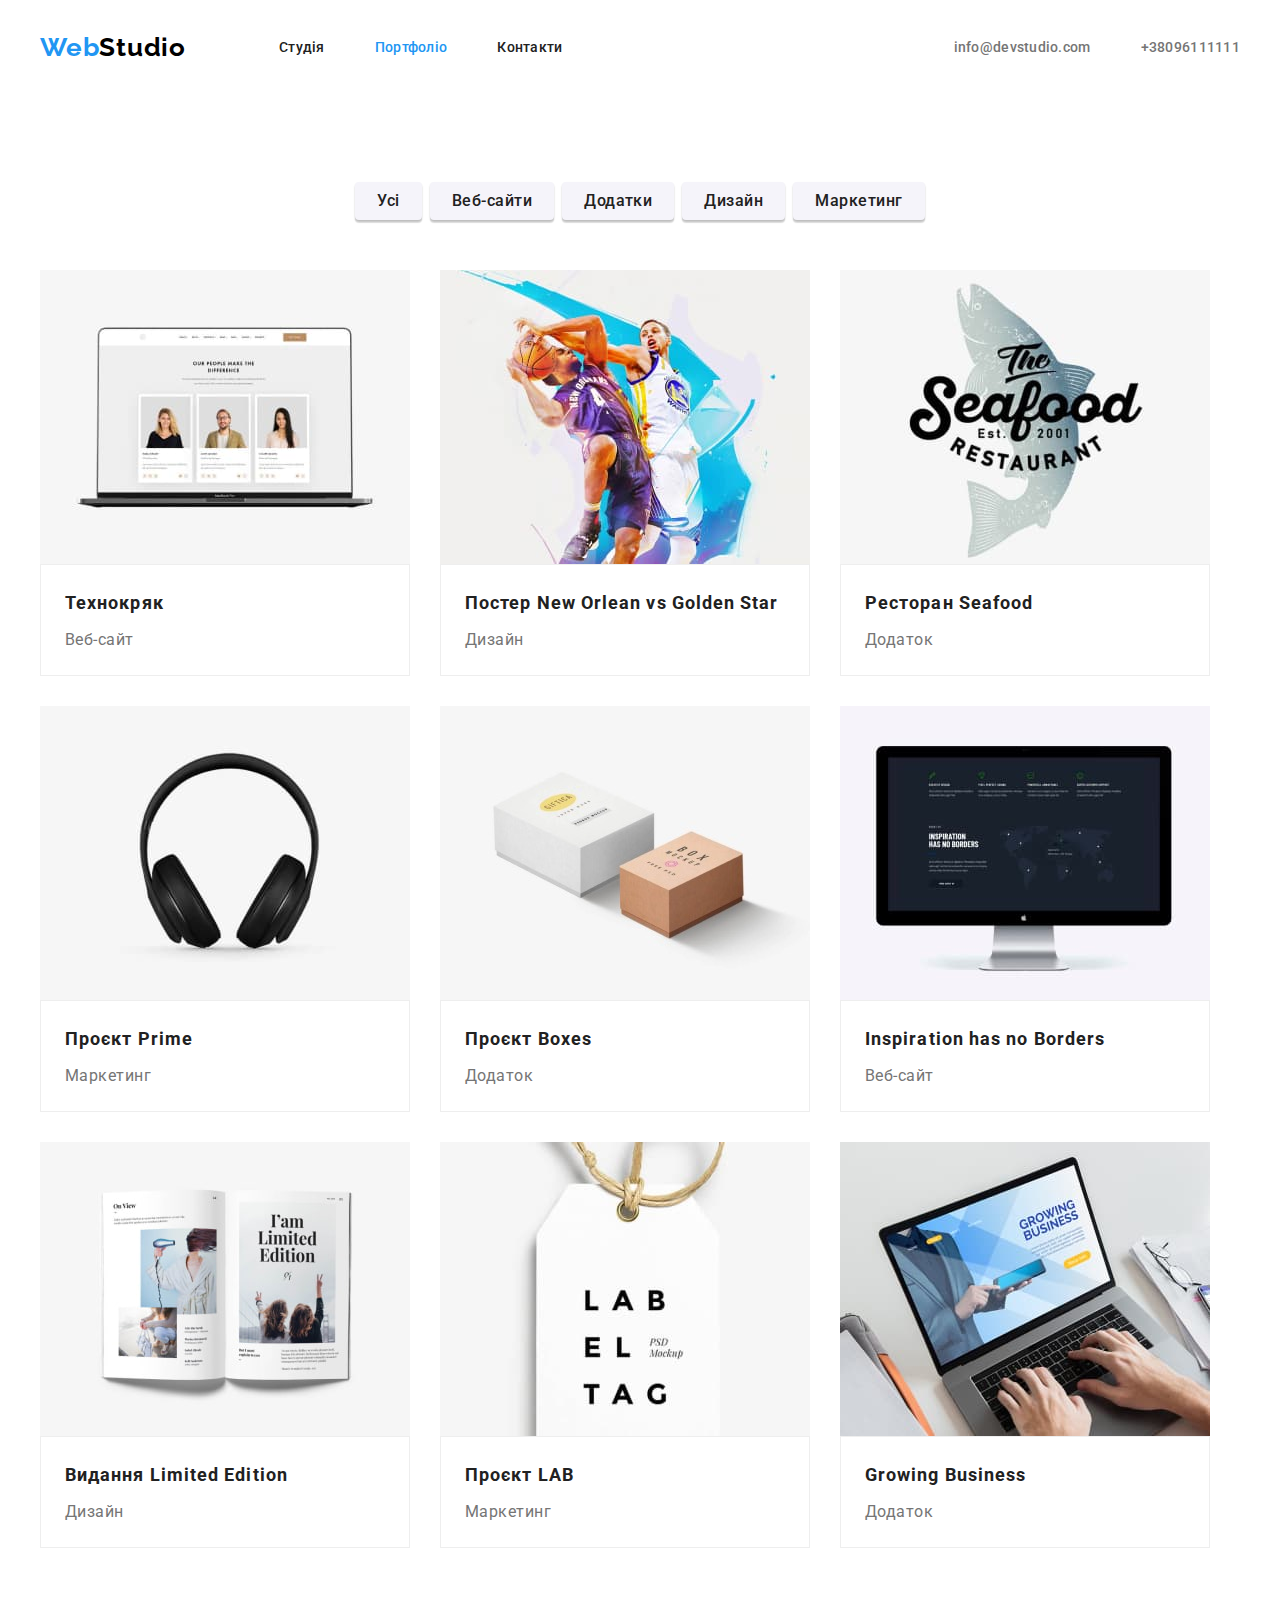
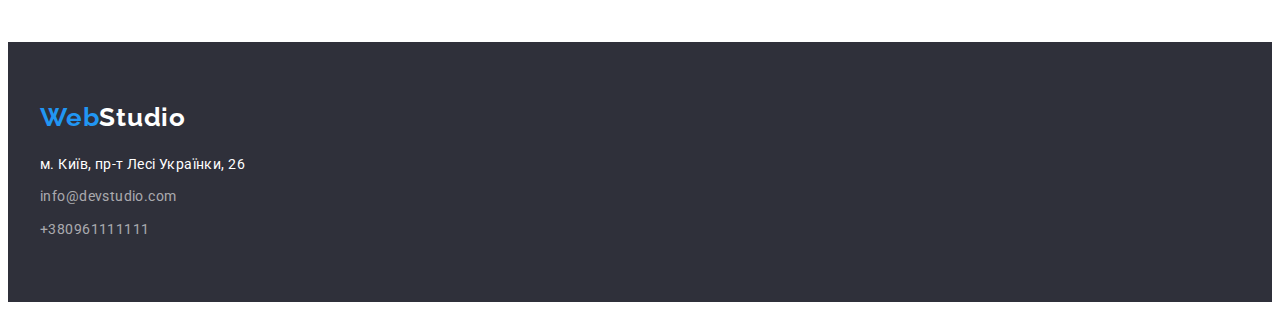
==== portfolio.html @ ae9c0004 "Initial commit" ====
<!DOCTYPE html>
<html lang="uk">
<head>
    <meta charset="UTF-8" />
    <meta http-equiv="X-UA-Compatible" content="IE=edge" />
    <meta name="viewport" content="width=device-width, initial-scale=1.0" />
    <title>Document</title>
    <link href="https://fonts.googleapis.com/css2?family=Raleway:wght@700&family=Roboto:wght@400;500;700;900&display=swap"
    rel="stylesheet" />
    <link rel="stylesheet" href="https://cdnjs.cloudflare.com/ajax/libs/modern-normalize/1.1.0/modern-normalize.min.css"
        integrity="sha512-wpPYUAdjBVSE4KJnH1VR1HeZfpl1ub8YT/NKx4PuQ5NmX2tKuGu6U/JRp5y+Y8XG2tV+wKQpNHVUX03MfMFn9Q=="
        crossorigin="anonymous" referrerpolicy="no-referrer" />
    <link rel="stylesheet" href="./css/styles.css" />
</head>
<body>
    <header class="header">
        <div class="container header-container">
            <a class="header-logo link " href="./index.html">Web<span>Studio</span></a>
            <nav class="header-navigation"> 
                <ul class="header-list list"> 
                    <li class="header-item"><a class="header-link link" href="./index.html">Студія</a></li>
                    <li class="header-item"><a class="header-link link current" href="./portfolio.html">Портфоліо</a></li>
                    <li class="heder-item"><a class="header-link link" href="">Контакти</a></li>
                </ul>
            </nav>
            <ul class="nav-link list">
                <li class="nav-mailto"><a class="nav-link link" href="mailto:info@devstudio.com">info@devstudio.com</a></li>
                <li class="nav-tel"><a class="nav-link link" href="tel:+380961111111">+38096111111</a></li>
            </ul>
        </div>
    </header>
    <main>  
    <section class="selection"> 
            <h1 class="selection-title visually-hidden">Наші проекти</h1>
            <div class="container">
                <ul class="selection-list list">
                    <li><button class="selection-button" type="button">Усі</button>
                    <li><button class="selection-button" type="button">Веб-сайти</button>
                    <li><button class="selection-button" type="button">Додатки</button>
                    <li><button class="selection-button" type="button">Дизайн</button>
                    <li><button class="selection-button" type="button">Маркетинг</button>
                </ul>
                <ul class="selection-card-list list">
                    <li class="selection-item">
                        <img src="./images/img(1).jpg" alt="Команда" width="370" height="294" />
                            <div class="selection-card">
                                <h2 class="selection-subtitle">Технокряк</h2>
                                <p class="selection-text">Веб-сайт</p>
                            </div>
                    </li>
                    <li class="selection-item">
                        <img src="./images/img.jpg" alt="Постер" width="370" />
                        <div class="selection-card">
                            <h2 class="selection-subtitle">Постер New Orlean vs Golden Star</h2>
                            <p class="selection-text">Дизайн</p>
                        </div>
                    </li>
                    <li class="selection-item">
                        <img src="./images/img(2).jpg" alt="Логотип ресторану" width="370" />
                        <div class="selection-card">
                            <h2 class="selection-subtitle">Ресторан Seafood</h2>
                            <p class="selection-text">Додаток</p>
                        </div>
                    </li>
                    <li class="selection-item">
                        <img src="./images/img(3).jpg" alt="Навушники" width="370" />
                        <div class="selection-card">
                            <h2 class="selection-subtitle">Проєкт Prime</h2>
                            <p class="selection-text">Маркетинг</p>
                        </div>
                    </li>
                    <li class="selection-item">
                        <img src="./images/img(4).jpg" alt="Коробочки" width="370" />
                        <div class="selection-card">
                            <h2 class="selection-subtitle">Проєкт Boxes</h2>
                            <p class="selection-text">Додаток</p>
                        </div>
                    </li>
                    <li class="selection-item">
                        <img src="./images/img(6).jpg" alt="Компютер" width="370" />
                        <div class="selection-card">
                            <h2 class="selection-subtitle">Inspiration has no Borders</h2>
                            <p class="selection-text">Веб-сайт</p>
                        </div>
                    </li>
                    <li class="selection-item">
                        <img src="./images/img(7).jpg" alt="Книжка" width="370" />
                        <div class="selection-card">
                            <h2 class="selection-subtitle">Видання Limited Edition</h2>
                            <p class="selection-text">Дизайн</p>
                        </div>
                    </li>
                    <li class="selection-item">
                        <img src="./images/img(8).jpg" alt="Етикетка" width="370" />
                        <div class="selection-card" >
                            <h2 class="selection-subtitle">Проєкт LAB</h2>
                            <p class="selection-text">Маркетинг</p>
                        </div>
                    </li>
                    <li class="selection-item">
                        <img src="./images/img(9).jpg" alt="Ноутбук" width="370" />
                        <div class="selection-card">
                            <h2 class="selection-subtitle">Growing Business</h2>
                            <p class="selection-text">Додаток</p>
                        </div>
                    </li>
                </ul>
            </div>
    </section>
    </main>
    <footer class="footer">
        <div class="container">
            <a class="footer-logo link" href="./index.html">Web<span>Studio</span></a>
            <address class="address">
                <ul class="footer-list list">
                    <li class="footer-item">
                        <a class="footer-link-adres link" href="https://goo.gl/maps/wc6iRc1QhQnu1MyQA" target="_blank"
                            rel="noreferrer noopener"> м. Київ, пр-т Лесі Українки, 26</a></li>
                    <li class="footer-item">
                        <a class="footer-link link" href="mailto:info@devstudio.com">info@devstudio.com</a></li>
                    <li class="footer-item">
                        <a class="footer-link link" href="tel:+380961111111">+380961111111</a></li>
                </ul>
            </address>
        </div>
    </footer>
</body>

</html>
---- css/styles.css ----
/*@font-face {
    font-family: Roboto Bold;
    src: url(../fonts/Roboto-Bold.ttf);
}

@font-face {
    font-family: Roboto Black;
    src: url(../fonts/Roboto-Black.ttf);
}
@font-face {
        font-family:Roboto Medium ;
        src: url(../fonts/Roboto-Medium.ttf);
    }
@font-face {
    font-family: Roboto Regular;
    src: url(../fonts/Roboto-Regular.ttf);
}
@font-face {
    font-family: Raleway;
    src: url(../fonts/Raleway-VariableFont_wght.ttf);
}*/ 

:root{
    --main-title-color:#FFFFFF;
    --second-title-color: #2F303A;
    --accent-color:#2196F3;
    --maine-text-color:#757575;
    --typical-lh:1.19;
    --main-font:font-family:'Roboto',sans-serif;
    }
p, 
h1,
h2, 
h3, 
h4,
h5, 
h6 {
    margin: 0;
    }

ul, ol {
    margin: 0;
    padding-left: 0;
    }

address {
    font-style: normal;
}
img {
    display: block;
    max-width: 100%;
    height: auto;
}
.section {
    padding-top: 94px;
    padding-bottom: 94px;
}


body {
    font-family:'Roboto', sans-serif;
    font-size: 14px;
    letter-spacing: 0.03em;
    background-color: #FFFFFF;
    background:var(--main-title-color);
}


.header-logo span{
        color: #000000;
}

.footer-logo span {
    color: #FFFFFF;
}
.list {
    list-style: none;
}

.link {
    text-decoration: none;
}
.hero-button{
    font-style: inherit;
}
.section-title{
        font-family:var(--main-font);
        font-weight: 700;
        font-size: 36px;
        line-height: 1.16;
        text-align: center;
        letter-spacing: 0.03em;
}
.container {
    width: 1200px;
    padding-left: 15px;
    padding-right: 15px;
    margin: 0 auto;
}

.visually-hidden {
    position: absolute;
    width: 1px;
    height: 1px;
    margin: -1px;
    border: 0;
    padding: 0;

    white-space: nowrap;
    clip-path: inset(100%);
    clip: rect(0 0 0 0);
    overflow: hidden;
}


/* ----HEADER----- */
.heder  {
    display: inline-block;
    background-color: #F5F5F5;
}
.header-logo {
    margin-right: 93px;
    padding-top: 24px;
    padding-bottom: 25px;
}
.header-navigation {
    display: flex;
    align-items: center;
}
.header-container {
    display: flex;
    align-items: center;
}

.header-list{
    display: flex;
    gap: 50px;
}

.header-logo,
.footer-logo {
        font-family:'Raleway', sans-serif;
        font-weight: 700;
        font-size: 26px;
        line-height: var(--typical-lh);
        /* identical to box height */
        letter-spacing: 0.03em;
        color: var(--accent-color);
}
.header-link {
    font-family: var(--main-font);
    font-weight: 500;
    font-size: 14px;
    line-height: 1.14;
    letter-spacing: 0.02em;
    color: #212121;
    
} 


.header-link:hover,
.header-link:focus,
.nav-link:hover, 
.nav-link:focus,
.button:hover,
.footer-link:hover,
.footer-link:focus,
.footer-link-adres:hover,
.footer-link-adres:focus {
color: #2196F3;
}

.nav-link {
    font-family: var(--main-font);
    font-weight: 500;
    font-size: 14px;
    line-height: 1.14;
    letter-spacing: 0.02em;
    color: #757575;
    display: flex;
    margin-right: 0;
    margin-left: auto;
    gap: 50px;
    
}

.current {
    color: var(--accent-color);
}
/* ----------HERO-------------- */

.hero{
    background-color: #2F303A;
    text-align: center;
    padding-top: 200px;
    padding-bottom: 280px;
}

.hero-title{
    font-family: var(--main-font);
    font-weight: 900;
    font-size: 44px;
    line-height: 1.36;
    text-align: center;
    letter-spacing: 0.06em;
    text-transform: uppercase;
    color: var(--main-title-color);
    margin: 0 auto;
    max-width: 696px;
    margin-bottom: 30px;
}
.hero-button {
    font-family: var(--main-font);
    font-weight: 700;
    font-size: 16px;
    line-height: 1.88;
    /* identical to box height, or 188% */
    
    align-items: center;
    text-align: center;
    letter-spacing: 0.06em;
    cursor: pointer;
    color: #FFFFFF;
    background: var(--accent-color);
    border-radius: 4px;
    padding: 12px 32px;
    border: none;
    
}



/* --------ABOUT------- */
.about {
    padding-bottom: 94px;
    padding-top: 94px;
}


.about-list {
    display: flex;
    gap: 30px;
}


.about-subtitle {
    font-family: var(--main-font);
        font-weight: 700;
        font-size: 14px;
        line-height: 1.14;
        letter-spacing: 0.03em;
        text-transform: uppercase;
        color: var(--second-title-color);
        margin-bottom: 10px;
}

.about-text {
    font-family: var(--main-font);
    font-weight: 400;
    font-size: 14px;
    line-height: 1.71;
    letter-spacing: 0.03em;
    color: #757575;
    
}
/* -----PORTFOLIO----- */

.portfolio { 
    padding-bottom: 94px;
}
.portfolio-title ,
.team-title {
    color: var(--second-title-color);
    margin-bottom: 50px;
}

.portfolio-list {
    display: flex;
    gap: 30px;
}
img {
    display: block;
    min-width: 100%;
    height: auto;
}


/* ------TEAM------ */
.team {
    background: #F5F4FA;
    padding-top: 94px;
    padding-bottom: 94px;

}

.team-list {
    display: flex;
    gap: 30px;
}
.team-item {
    background: #FFFFFF;
        /* material shadow v1 */
    box-shadow: 0px 1px 3px rgba(0, 0, 0, 0.12), 0px 1px 1px rgba(0, 0, 0, 0.14), 0px 2px 1px rgba(0, 0, 0, 0.2);
    border-radius: 0px 0px 4px 4px;
    width: calc((100%-60px)/3);
}
.team-item-content {
    padding-top: 30px;
    padding-bottom: 30px;
    
}


.team-title {
        color: var(--second-title-color);
}


.team-subtitle {
    font-weight: var(--main-font);
        font-weight: 500;
        font-size: 16px;
        line-height:var(--typical-lh);
        /* identical to box height */
        text-align: center;
        letter-spacing: 0.03em;
        color: var(--second-title-color);
        margin-bottom: 10px
        ;
    
}
.team-text{
    font-family: var(--main-font);
    font-size: 16px;
    line-height:var(--typical-lh);
    /* identical to box height */
    text-align: center;
    letter-spacing: 0.03em;
    color: #757575;
} 

/* ---------FOOTER-------- */

.footer {
    background-color: #2F303A;
    padding: 60px 0;
}
.address {
    font-style: normal;
    margin-top: 20px;
}

.footer-link-adres {
    font-family: var(--main-font);
        font-size: 14px;
        line-height: 1.71;
        letter-spacing: 0.03em;
        color: #FFFFFF;
}
.footer-link {
    font-family: var(--main-font);
    font-size: 14px;
    line-height: 1.71;
    /* or 171% */
    letter-spacing: 0.03em;
    color: rgba(255, 255, 255, 0.6);
}
.footer-item {
    margin-bottom: 9px;
}
.footer-item:last-child {
    margin-bottom:  0px;
}

/*---------PORTFOLIO--------*/

    /*-----SELECTION------  */

    .selection {
        padding: 94px 0;
    }
.selection-list {
    display: flex;
    justify-content: center;
    column-gap: 8px;
    margin-bottom: 50px;
}
.selection-button {
    font-family: var(--main-font);
    font-weight: 500;
    font-size: 16px;
    line-height: 1.62;
    /* identical to box height, or 162% */
    text-align: center;
    letter-spacing: 0.03em;
    color: #212121;
    background: #F5F4FA;
    cursor: pointer;
        /* shadow-middle */
        padding: 6px 22px;      
    box-shadow: 0px 3px 1px rgba(0, 0, 0, 0.1), 0px 1px 2px rgba(0, 0, 0, 0.08), 0px 2px 2px rgba(0, 0, 0, 0.12);
    border-radius: 4px;
    border-bottom: 1px solid #ECECEC;
    border: none;
}

.selection-button:hover {
    color:var(--main-title-color);
    background:var(--accent-color);
}

.selection-subtitle {
    font-family: var(--main-font);
        font-weight: 700;
        font-size: 18px;
        line-height: 2;
        /* identical to box height, or 200% */
        letter-spacing: 0.06em;
        color: #212121;
        margin-bottom: 4px;
}

.selection-text {
    font-family: var(--main-font);
        font-weight: 400;
        font-size: 16px;
        line-height: 1.87;
        /* identical to box height, or 188% */
        letter-spacing: 0.03em;
        color: #757575;
}

.selection-card-list {
    display: flex;
    flex-wrap: wrap;
    gap: 30px;
    width: ((100%-60px)/3);
}
.selection-card {
    padding: 20px 24px;
    border: 1px solid #EEEEEE;
}
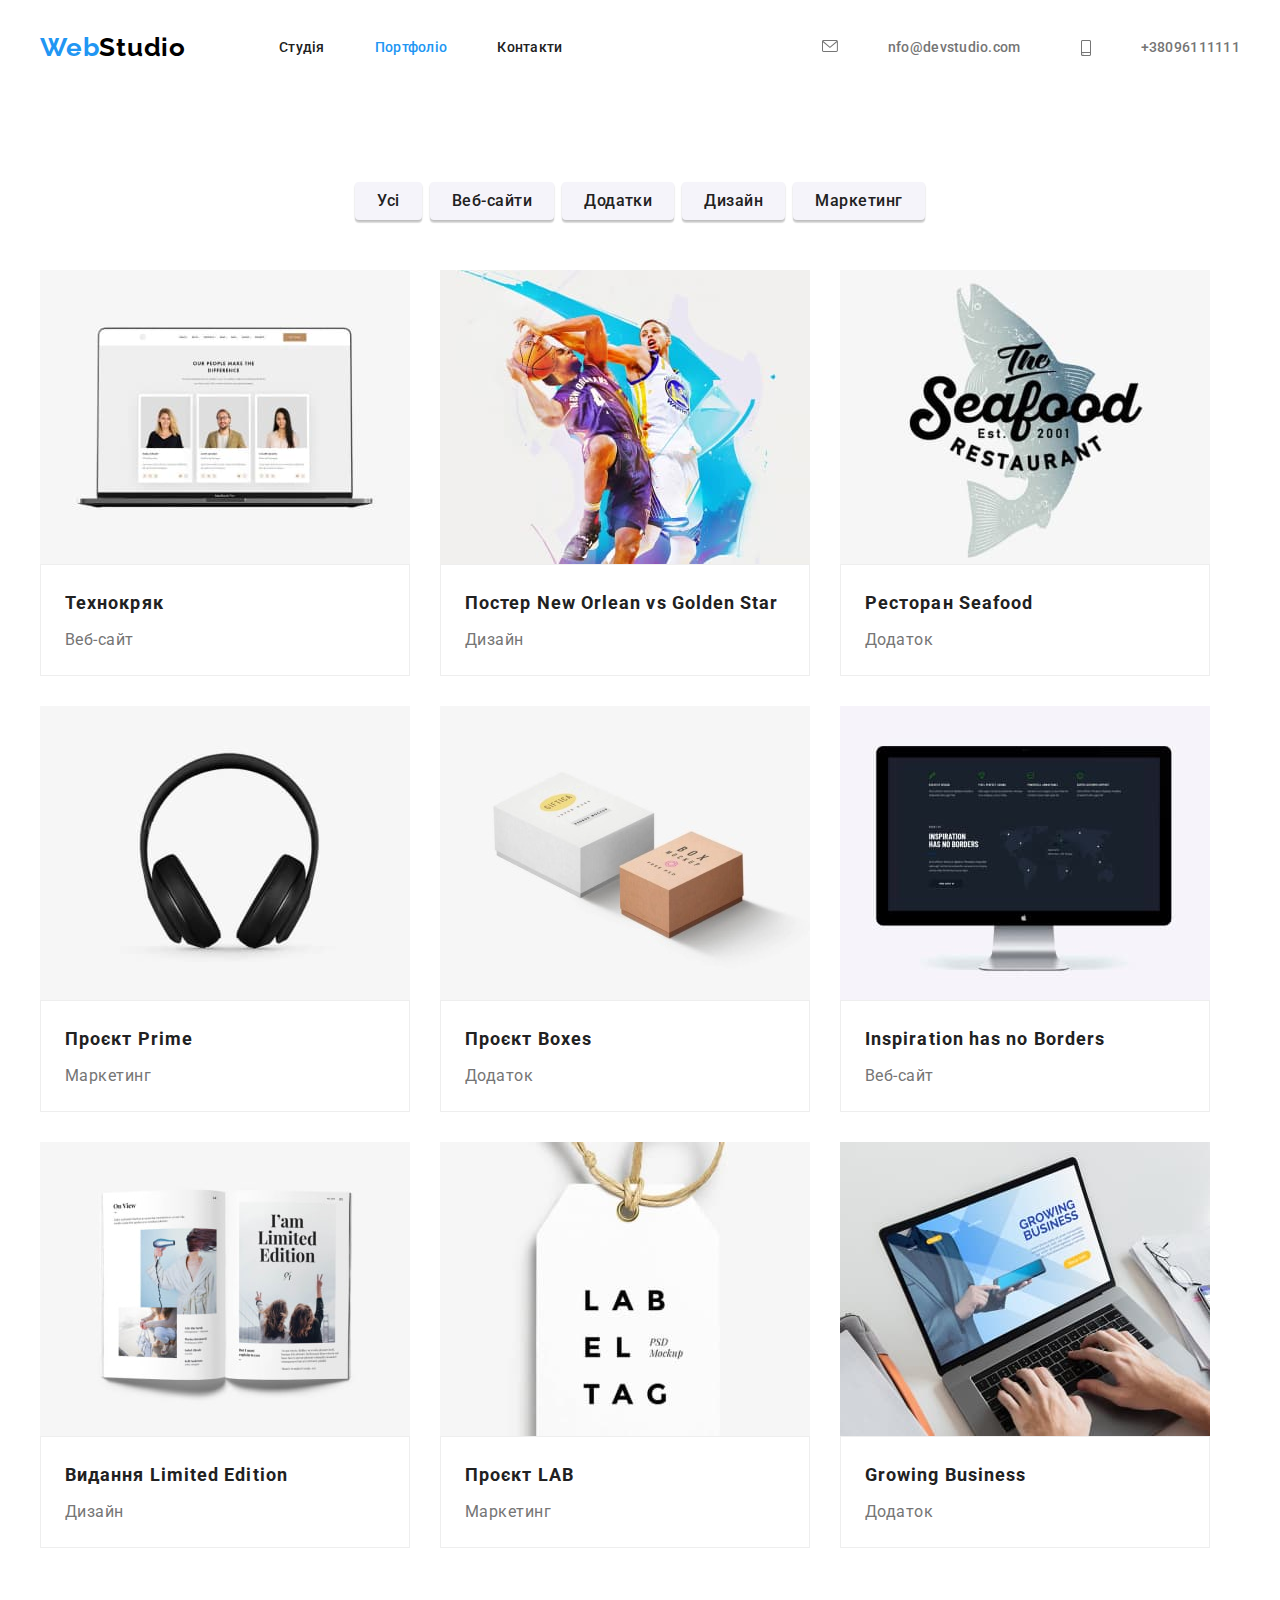
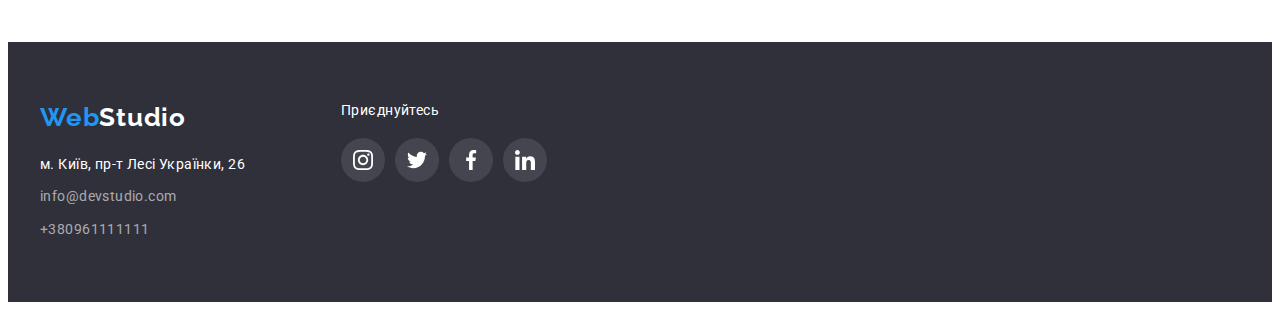
==== commit 4369db0b: "Finish" ====
--- a/portfolio.html
+++ b/portfolio.html
@@ -24,8 +24,16 @@
                 </ul>
             </nav>
             <ul class="nav-link list">
-                <li class="nav-mailto"><a class="nav-link link" href="mailto:info@devstudio.com">info@devstudio.com</a></li>
-                <li class="nav-tel"><a class="nav-link link" href="tel:+380961111111">+38096111111</a></li>
+                <li class="nav-container">
+                    <a class="nav-link link" href="mailto:info@devstudio.com">
+                    <svg class="conect-icon" width="16" height="12">
+                        <use href="./images/symbol-defs.svg#icon-envelopehover"></use>
+                    </svg>nfo@devstudio.com</a></li>
+                <li class="nav-container">
+                    <a class="nav-link link" href="tel:+380961111111">
+                    <svg class="conect-icon" width="10" height="16">
+                        <use href="./images/symbol-defs.svg#icon-smartphone"></use>
+                    </svg>+38096111111</a></li>
             </ul>
         </div>
     </header>
@@ -109,19 +117,54 @@
     </section>
     </main>
     <footer class="footer">
-        <div class="container">
-            <a class="footer-logo link" href="./index.html">Web<span>Studio</span></a>
-            <address class="address">
-                <ul class="footer-list list">
-                    <li class="footer-item">
-                        <a class="footer-link-adres link" href="https://goo.gl/maps/wc6iRc1QhQnu1MyQA" target="_blank"
-                            rel="noreferrer noopener"> м. Київ, пр-т Лесі Українки, 26</a></li>
-                    <li class="footer-item">
-                        <a class="footer-link link" href="mailto:info@devstudio.com">info@devstudio.com</a></li>
-                    <li class="footer-item">
-                        <a class="footer-link link" href="tel:+380961111111">+380961111111</a></li>
+        <div class="container contact-container">
+            <div class="footer-contacts">
+                <a class="footer-logo link" href="./index.html">Web<span>Studio</span></a>
+                <address class="address">
+                    <ul class="footer-list list">
+                        <li class="footer-item">
+                            <a class="footer-link-adres link" href="https://goo.gl/maps/wc6iRc1QhQnu1MyQA" target="_blank"
+                                rel="noreferrer noopener"> м. Київ, пр-т Лесі Українки, 26</a></li>
+                        <li class="footer-item">
+                            <a class="footer-link link" href="mailto:info@devstudio.com">info@devstudio.com</a></li>
+                        <li class="footer-item">
+                            <a class="footer-link link" href="tel:+380961111111">+380961111111</a></li>
+                    </ul>
+                </address>
+            </div>
+            <div class="footer-online">
+                <p class="footer-headline">Приєднуйтесь</p>
+                <ul class="footer-online-list">
+                    <li class="online-iteam">
+                        <a  class="online-soc-link" href="">
+                            <svg class="online-soc-icon" width="20" height="20">
+                                <use href="./images/symbol-defs.svg#icon-instagram"></use>
+                            </svg>
+                        </a>
+                    </li>
+                    <li class="online-iteam">
+                        <a  class="online-soc-link" href="">
+                            <svg class="online-soc-icon" width="20" height="20">
+                                <use href="./images/symbol-defs.svg#icon-twitter"></use>
+                            </svg>
+                        </a>
+                    </li>
+                    <li class="online-iteam">
+                        <a class="online-soc-link" href="">
+                            <svg class="online-soc-icon" width="20" height="20">
+                                <use href="./images/symbol-defs.svg#icon-facebook"></use>
+                            </svg>
+                        </a>
+                    </li>
+                    <li class="online-iteam">
+                        <a  class="online-soc-link" href="">
+                            <svg class="online-soc-icon" width="20" height="20">
+                                <use href="./images/symbol-defs.svg#icon-linkedin"></use>
+                            </svg>
+                        </a>
+                    </li>
                 </ul>
-            </address>
+            </div>
         </div>
     </footer>
 </body>
--- a/css/styles.css
+++ b/css/styles.css
@@ -168,7 +168,7 @@
 .footer-link:focus,
 .footer-link-adres:hover,
 .footer-link-adres:focus {
-color: #2196F3;
+color:var(--accent-color);
 }
 
 .nav-link {
@@ -177,12 +177,25 @@
     font-size: 14px;
     line-height: 1.14;
     letter-spacing: 0.02em;
-    color: #757575;
+    color:var(--maine-text-color);
     display: flex;
     margin-right: 0;
     margin-left: auto;
     gap: 50px;
-    
+}
+
+
+.conect-icon {
+    /*display: flex;
+    align-items: center;
+    background-size: cover;
+    cursor: pointer;*/
+    margin-left: 10px;
+    fill: currentColor;
+}
+.conect-icon:hover 
+.conect-icon:focus {
+    color: var(--accent-color);
 }
 
 .current {
@@ -195,6 +208,17 @@
     text-align: center;
     padding-top: 200px;
     padding-bottom: 280px;
+    background-image: linear-gradient(rgba(47, 48, 58, 0.4), 
+    rgba(47, 48, 58, 0.4)), 
+    url(../images/hero.jpg);
+    background-repeat: no-repeat;
+    background-position: center;
+    background-size: cover;
+    max-width: 1600px;
+    height: 600px;
+    margin-left: auto;
+    margin-right: auto;
+
 }
 
 .hero-title{
@@ -242,17 +266,37 @@
     display: flex;
     gap: 30px;
 }
-
-
+.about-item::before {
+    display: block;
+    content: "";
+    height: 120px;
+    background-repeat: no-repeat;
+    background-position: center;
+    background-color: #F5F4FA;
+    
+}
+.icon-antenna::before {
+    background-image: url(../images/antenna1\(1\).svg);
+}
+.icon-clock::before {
+    background-image: url(../images/clock1\(1\).svg);
+}
+.icon-diagram::before{
+    background-image: url(../images/diagram1.svg);
+}
+.icon-astronaut::before {
+    background-image: url(../images/astronaut\(1\).svg);
+}
 .about-subtitle {
-    font-family: var(--main-font);
+        font-family: var(--main-font);
         font-weight: 700;
         font-size: 14px;
         line-height: 1.14;
         letter-spacing: 0.03em;
         text-transform: uppercase;
         color: var(--second-title-color);
-        margin-bottom: 10px;
+        padding-top: 30px ;
+        padding-bottom: 10px;
 }
 
 .about-text {
@@ -261,7 +305,7 @@
     font-size: 14px;
     line-height: 1.71;
     letter-spacing: 0.03em;
-    color: #757575;
+    color:var(--maine-text-color);
     
 }
 /* -----PORTFOLIO----- */
@@ -298,27 +342,27 @@
     display: flex;
     gap: 30px;
 }
+
 .team-item {
     background: #FFFFFF;
         /* material shadow v1 */
     box-shadow: 0px 1px 3px rgba(0, 0, 0, 0.12), 0px 1px 1px rgba(0, 0, 0, 0.14), 0px 2px 1px rgba(0, 0, 0, 0.2);
     border-radius: 0px 0px 4px 4px;
     width: calc((100%-60px)/3);
+    align-items: center;
 }
 .team-item-content {
     padding-top: 30px;
     padding-bottom: 30px;
-    
-}
-
+    box-shadow: 0px 10px 3px rgba(0, 0, 0, 0.12);
+}
 
 .team-title {
         color: var(--second-title-color);
 }
 
-
 .team-subtitle {
-    font-weight: var(--main-font);
+        font-family: var(--main-font);
         font-weight: 500;
         font-size: 16px;
         line-height:var(--typical-lh);
@@ -328,8 +372,8 @@
         color: var(--second-title-color);
         margin-bottom: 10px
         ;
-    
-}
+}
+
 .team-text{
     font-family: var(--main-font);
     font-size: 16px;
@@ -337,8 +381,85 @@
     /* identical to box height */
     text-align: center;
     letter-spacing: 0.03em;
-    color: #757575;
+    color:var(--maine-text-color);
+    margin-bottom: 10px;
 } 
+.team-soc-list {
+    display: flex;
+    align-items: center;
+    justify-content: center;
+    gap: 10px;
+    padding-top: 16px;
+}
+
+.team-soc-iteam {
+    display: flex;
+    align-content: center;
+    justify-content: center;
+    background-position: center;
+}
+.team-soc-link {
+    width: 44px;
+    height: 44px;
+    border-radius: 50%; 
+    display: flex;
+    align-items: center;
+    justify-content: center;
+    cursor: pointer;
+    color: #AFB1B8;
+
+}
+.team-soc-icon {
+    fill: currentColor;
+    
+}
+.team-soc-link:hover,
+.team-soc-link:focus {
+background-color: var(--accent-color);
+color: #FFFFFF;
+}
+
+
+/*---------CLIENTS---------*/
+.clients {
+    background: #F5F5F5;
+    padding-top: 94px;
+    padding-bottom: 94px;
+}
+.clients-list {
+    display: flex;
+    gap: 30px;
+}
+.clients-title {
+    padding-bottom: 50px;
+}
+.clients-iteam {
+    display: flex;
+    justify-content: center;
+    gap: 30px;
+
+    
+}
+.clients-soc-link {
+    width: 170px;
+    height: 92px;
+    border: 1px solid #AFB1B8; 
+    border-radius: 4px;
+    cursor: pointer;
+    color: #AFB1B8;
+}
+
+
+.client-soc-icon { 
+    border: #F5F5F5;
+    fill: currentColor;
+}
+
+.clients-soc-link:hover,
+.clients-soc-link:focus {
+    border: 1px solid ;
+    color: var(--accent-color);
+}
 
 /* ---------FOOTER-------- */
 
@@ -371,6 +492,59 @@
 }
 .footer-item:last-child {
     margin-bottom:  0px;
+}
+.contact-container {
+    display: flex;
+    gap: 70px;
+}
+.footer-contacts {
+    width: 231px;
+}
+
+.footer-online {
+    width: 206px;
+    height: 80px;
+    
+    
+}
+.footer-headline { 
+    *font-family: var(--main-font);
+    font-style: 900;
+    font-size: 14px ;
+    line-height: 1,14;   
+    letter-spacing: 3%;
+    vertical-align: top; 
+    text-decoration: uppercase;
+    color:#FFFFFF; 
+    margin-bottom: 20px;
+}
+.footer-online-list {
+    display: flex;
+    justify-content:space-between;
+
+}
+.online-iteam {
+    display: flex;   
+}
+
+.online-soc-link {
+    width: 44px;
+    height: 44px;
+    border-radius: 50%;
+    display: flex;
+    align-items: center;
+    justify-content: center;
+    background-color:rgba(255, 255, 255, 0.1);
+    fill: #FFFFFF;
+}
+.online-soc-link:hover,
+.online-soc-link:hover {
+    background-color: var(--accent-color);
+}
+
+
+.online-soc-icon {
+    color: currentColor;
 }
 
 /*---------PORTFOLIO--------*/
@@ -405,9 +579,16 @@
     border: none;
 }
 
-.selection-button:hover {
+.selection-button:hover,
+.selection-button:focus{
     color:var(--main-title-color);
     background:var(--accent-color);
+    box-shadow: 0px 4px 4px rgba(0, 0, 0, 0.25);
+}
+
+.selection-item:hover  {
+    cursor: pointer;
+    box-shadow: 0px 24px 24px 0px rgba(0, 0, 0, 0.6);
 }
 
 .selection-subtitle {
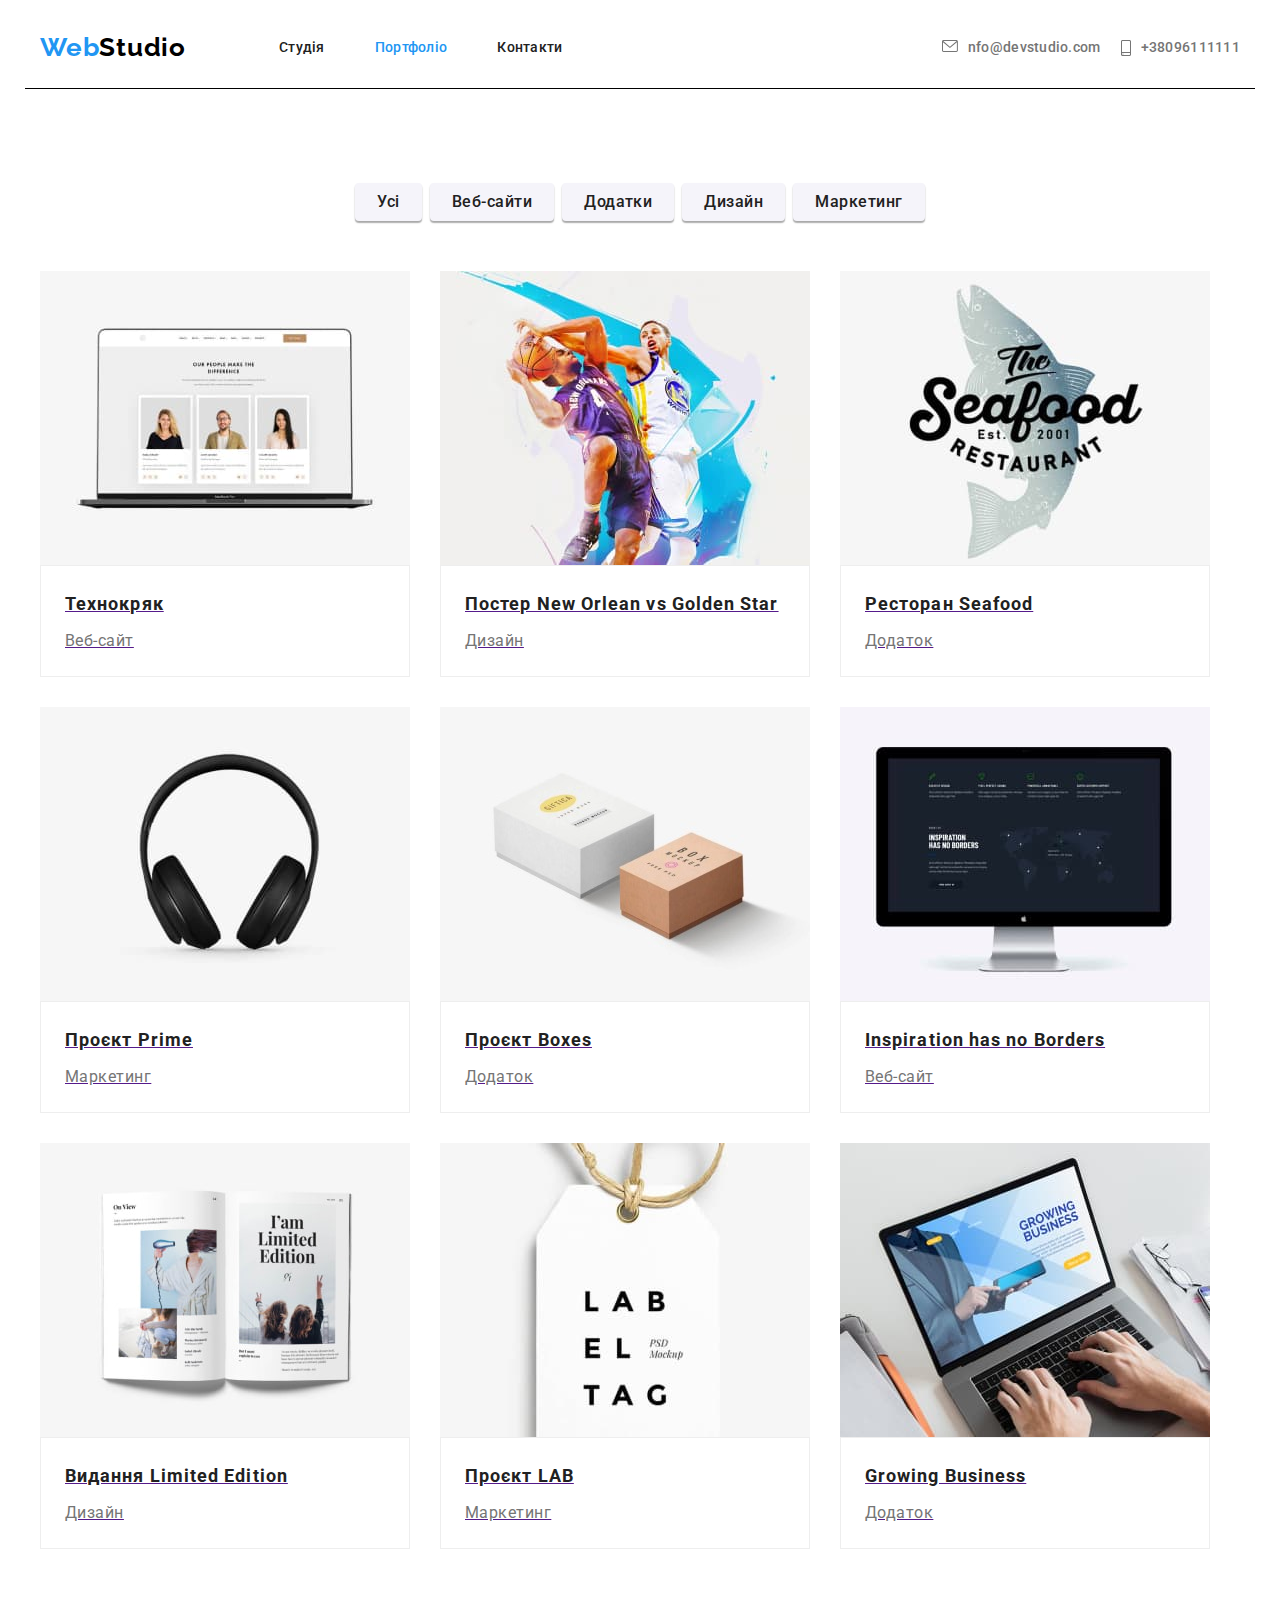
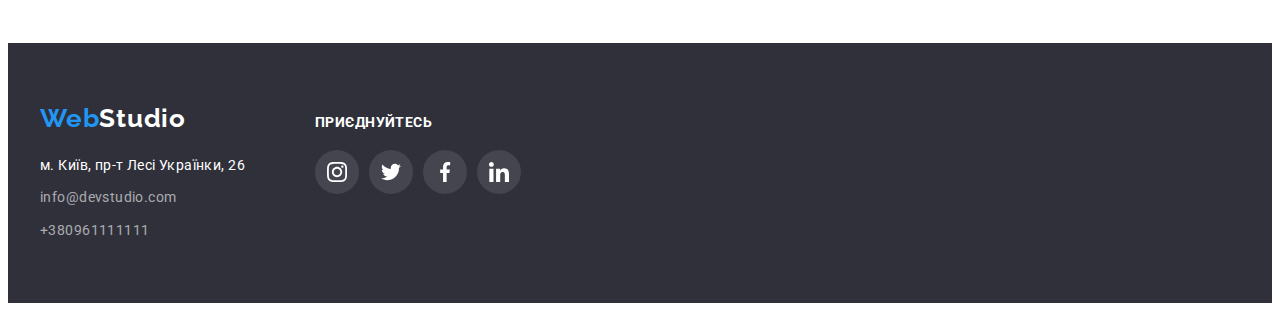
==== commit d8b1eed3: "Доопроацювання" ====
--- a/portfolio.html
+++ b/portfolio.html
@@ -50,67 +50,85 @@
                 </ul>
                 <ul class="selection-card-list list">
                     <li class="selection-item">
-                        <img src="./images/img(1).jpg" alt="Команда" width="370" height="294" />
+                        <a class="selection-link" href="">
+                            <img src="./images/img(1).jpg" alt="Команда" width="370" height="294" />
+                                <div class="selection-card">
+                                    <h2 class="selection-subtitle">Технокряк</h2>
+                                    <p class="selection-text">Веб-сайт</p>
+                                </div>
+                            </a>
+                    </li>
+                    <li class="selection-item">
+                        <a class="selection-link" href="">
+                            <img src="./images/img.jpg" alt="Постер" width="370" />
                             <div class="selection-card">
-                                <h2 class="selection-subtitle">Технокряк</h2>
+                                <h2 class="selection-subtitle">Постер New Orlean vs Golden Star</h2>
+                                <p class="selection-text">Дизайн</p>
+                            </div>
+                        </a>
+                    </li>
+                    <li class="selection-item">
+                        <a class="selection-link" href="">
+                            <img src="./images/img(2).jpg" alt="Логотип ресторану" width="370" />
+                            <div class="selection-card">
+                                <h2 class="selection-subtitle">Ресторан Seafood</h2>
+                                <p class="selection-text">Додаток</p>
+                            </div>
+                        </a>
+                    </li>
+                    <li class="selection-item">
+                        <a class="selection-link" href="">
+                            <img src="./images/img(3).jpg" alt="Навушники" width="370" />
+                            <div class="selection-card">
+                                <h2 class="selection-subtitle">Проєкт Prime</h2>
+                                <p class="selection-text">Маркетинг</p>
+                            </div>
+                        </a>
+                    </li>
+                    <li class="selection-item">
+                        <a class="selection-link" href="">
+                            <img src="./images/img(4).jpg" alt="Коробочки" width="370" />
+                            <div class="selection-card">
+                                <h2 class="selection-subtitle">Проєкт Boxes</h2>
+                                <p class="selection-text">Додаток</p>
+                            </div>
+                        </a>
+                    </li>
+                    <li class="selection-item">
+                        <a class="selection-link" href="">
+                            <img src="./images/img(6).jpg" alt="Компютер" width="370" />
+                            <div class="selection-card">
+                                <h2 class="selection-subtitle">Inspiration has no Borders</h2>
                                 <p class="selection-text">Веб-сайт</p>
                             </div>
+                        </a>
                     </li>
                     <li class="selection-item">
-                        <img src="./images/img.jpg" alt="Постер" width="370" />
-                        <div class="selection-card">
-                            <h2 class="selection-subtitle">Постер New Orlean vs Golden Star</h2>
-                            <p class="selection-text">Дизайн</p>
-                        </div>
+                        <a class="selection-link" href="">
+                            <img src="./images/img(7).jpg" alt="Книжка" width="370" />
+                            <div class="selection-card">
+                                <h2 class="selection-subtitle">Видання Limited Edition</h2>
+                                <p class="selection-text">Дизайн</p>
+                            </div>
+                        </a>
                     </li>
                     <li class="selection-item">
-                        <img src="./images/img(2).jpg" alt="Логотип ресторану" width="370" />
-                        <div class="selection-card">
-                            <h2 class="selection-subtitle">Ресторан Seafood</h2>
-                            <p class="selection-text">Додаток</p>
-                        </div>
+                        <a class="selection-link" href="">
+                            <img src="./images/img(8).jpg" alt="Етикетка" width="370" />
+                            <div class="selection-card" >
+                                <h2 class="selection-subtitle">Проєкт LAB</h2>
+                                <p class="selection-text">Маркетинг</p>
+                            </div>
+                        </a>
                     </li>
                     <li class="selection-item">
-                        <img src="./images/img(3).jpg" alt="Навушники" width="370" />
-                        <div class="selection-card">
-                            <h2 class="selection-subtitle">Проєкт Prime</h2>
-                            <p class="selection-text">Маркетинг</p>
-                        </div>
-                    </li>
-                    <li class="selection-item">
-                        <img src="./images/img(4).jpg" alt="Коробочки" width="370" />
-                        <div class="selection-card">
-                            <h2 class="selection-subtitle">Проєкт Boxes</h2>
-                            <p class="selection-text">Додаток</p>
-                        </div>
-                    </li>
-                    <li class="selection-item">
-                        <img src="./images/img(6).jpg" alt="Компютер" width="370" />
-                        <div class="selection-card">
-                            <h2 class="selection-subtitle">Inspiration has no Borders</h2>
-                            <p class="selection-text">Веб-сайт</p>
-                        </div>
-                    </li>
-                    <li class="selection-item">
-                        <img src="./images/img(7).jpg" alt="Книжка" width="370" />
-                        <div class="selection-card">
-                            <h2 class="selection-subtitle">Видання Limited Edition</h2>
-                            <p class="selection-text">Дизайн</p>
-                        </div>
-                    </li>
-                    <li class="selection-item">
-                        <img src="./images/img(8).jpg" alt="Етикетка" width="370" />
-                        <div class="selection-card" >
-                            <h2 class="selection-subtitle">Проєкт LAB</h2>
-                            <p class="selection-text">Маркетинг</p>
-                        </div>
-                    </li>
-                    <li class="selection-item">
-                        <img src="./images/img(9).jpg" alt="Ноутбук" width="370" />
-                        <div class="selection-card">
-                            <h2 class="selection-subtitle">Growing Business</h2>
-                            <p class="selection-text">Додаток</p>
-                        </div>
+                        <a class="selection-link" href="">
+                            <img src="./images/img(9).jpg" alt="Ноутбук" width="370" />
+                            <div class="selection-card">
+                                <h2 class="selection-subtitle">Growing Business</h2>
+                                <p class="selection-text">Додаток</p>
+                            </div>
+                        </a>
                     </li>
                 </ul>
             </div>
--- a/css/styles.css
+++ b/css/styles.css
@@ -131,6 +131,7 @@
 .header-container {
     display: flex;
     align-items: center;
+    border-bottom: 1px solid;
 }
 
 .header-list{
@@ -171,6 +172,11 @@
 color:var(--accent-color);
 }
 
+.nav-list {
+    display: flex;gap: 50px;
+    margin-left: auto;
+
+}
 .nav-link {
     font-family: var(--main-font);
     font-weight: 500;
@@ -181,15 +187,12 @@
     display: flex;
     margin-right: 0;
     margin-left: auto;
-    gap: 50px;
+    gap: 10px;
 }
 
 
 .conect-icon {
-    /*display: flex;
-    align-items: center;
-    background-size: cover;
-    cursor: pointer;*/
+    align-items: center;
     margin-left: 10px;
     fill: currentColor;
 }
@@ -382,22 +385,21 @@
     text-align: center;
     letter-spacing: 0.03em;
     color:var(--maine-text-color);
-    margin-bottom: 10px;
+    margin-bottom: 16px;
 } 
 .team-soc-list {
     display: flex;
     align-items: center;
     justify-content: center;
     gap: 10px;
-    padding-top: 16px;
-}
-
-.team-soc-iteam {
+}
+
+/*.team-soc-iteam {
     display: flex;
     align-content: center;
     justify-content: center;
     background-position: center;
-}
+}*/
 .team-soc-link {
     width: 44px;
     height: 44px;
@@ -422,7 +424,6 @@
 
 /*---------CLIENTS---------*/
 .clients {
-    background: #F5F5F5;
     padding-top: 94px;
     padding-bottom: 94px;
 }
@@ -431,15 +432,9 @@
     gap: 30px;
 }
 .clients-title {
-    padding-bottom: 50px;
-}
-.clients-iteam {
-    display: flex;
-    justify-content: center;
-    gap: 30px;
-
-    
-}
+    margin-bottom: 50px;
+}
+
 .clients-soc-link {
     width: 170px;
     height: 92px;
@@ -447,11 +442,13 @@
     border-radius: 4px;
     cursor: pointer;
     color: #AFB1B8;
+    display: flex;
+    align-items: center;
+    justify-content: center;
 }
 
 
 .client-soc-icon { 
-    border: #F5F5F5;
     fill: currentColor;
 }
 
@@ -496,31 +493,22 @@
 .contact-container {
     display: flex;
     gap: 70px;
-}
-.footer-contacts {
-    width: 231px;
-}
-
-.footer-online {
-    width: 206px;
-    height: 80px;
+    align-items: baseline;
     
-    
-}
+}
+
 .footer-headline { 
-    *font-family: var(--main-font);
-    font-style: 900;
-    font-size: 14px ;
+    font-weight: 700;
     line-height: 1,14;   
-    letter-spacing: 3%;
-    vertical-align: top; 
-    text-decoration: uppercase;
+    letter-spacing: 0,03em;
+    text-transform: uppercase;
     color:#FFFFFF; 
     margin-bottom: 20px;
 }
 .footer-online-list {
     display: flex;
     justify-content:space-between;
+    gap: 10px;
 
 }
 .online-iteam {
@@ -538,7 +526,7 @@
     fill: #FFFFFF;
 }
 .online-soc-link:hover,
-.online-soc-link:hover {
+.online-soc-link:focus {
     background-color: var(--accent-color);
 }
 
@@ -573,7 +561,7 @@
     cursor: pointer;
         /* shadow-middle */
         padding: 6px 22px;      
-    box-shadow: 0px 3px 1px rgba(0, 0, 0, 0.1), 0px 1px 2px rgba(0, 0, 0, 0.08), 0px 2px 2px rgba(0, 0, 0, 0.12);
+    box-shadow: 0px 2px 1px rgba(0, 0, 0, 0.2), 0px 1px 2px rgba(0, 0, 0, 0.08), 0px 2px 2px rgba(0, 0, 0, 0.12);
     border-radius: 4px;
     border-bottom: 1px solid #ECECEC;
     border: none;
@@ -586,9 +574,12 @@
     box-shadow: 0px 4px 4px rgba(0, 0, 0, 0.25);
 }
 
-.selection-item:hover  {
-    cursor: pointer;
-    box-shadow: 0px 24px 24px 0px rgba(0, 0, 0, 0.6);
+.selection-link {
+    display: block;
+}
+.selection-link:hover , 
+.selection-link:focus {
+    box-shadow: 0px 5px 5px 0px rgba(0, 0, 0, 0.6);
 }
 
 .selection-subtitle {
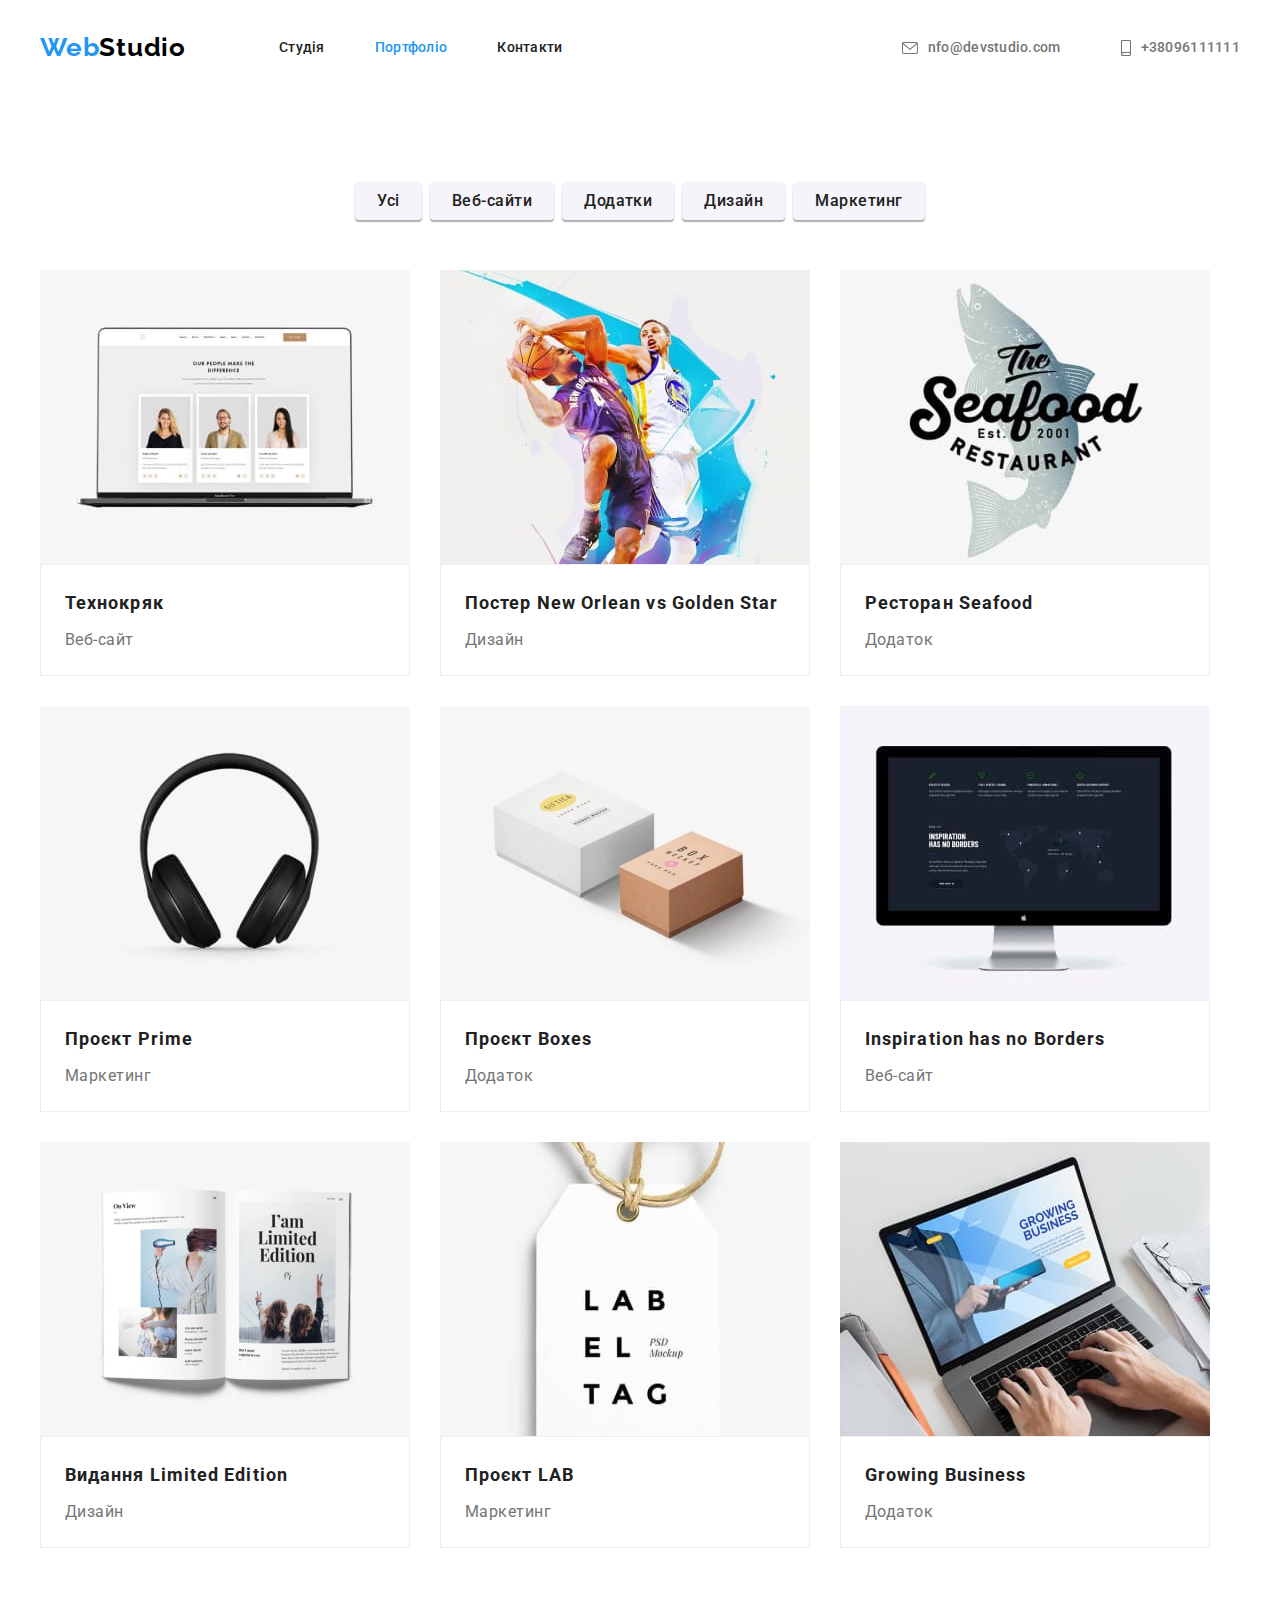
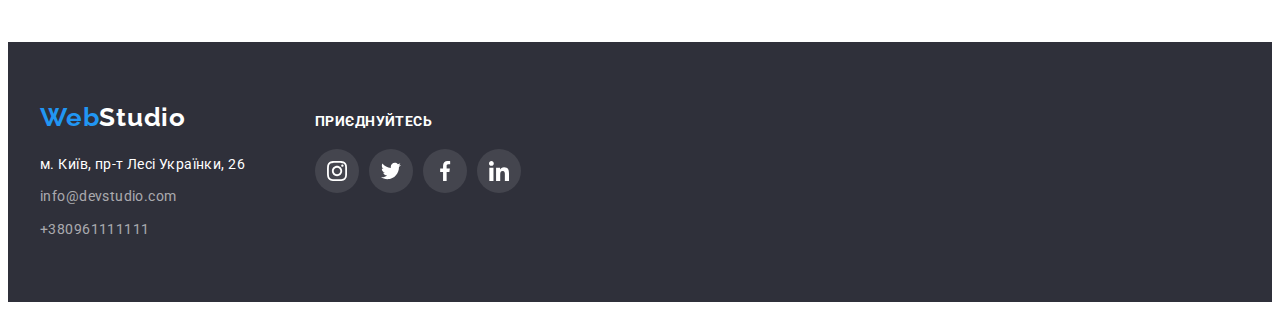
==== commit 3a428b12: "Останні зміни" ====
--- a/portfolio.html
+++ b/portfolio.html
@@ -23,7 +23,7 @@
                     <li class="heder-item"><a class="header-link link" href="">Контакти</a></li>
                 </ul>
             </nav>
-            <ul class="nav-link list">
+            <ul class="nav-list list">
                 <li class="nav-container">
                     <a class="nav-link link" href="mailto:info@devstudio.com">
                     <svg class="conect-icon" width="16" height="12">
@@ -50,7 +50,7 @@
                 </ul>
                 <ul class="selection-card-list list">
                     <li class="selection-item">
-                        <a class="selection-link" href="">
+                        <a class="selection-link link" href="">
                             <img src="./images/img(1).jpg" alt="Команда" width="370" height="294" />
                                 <div class="selection-card">
                                     <h2 class="selection-subtitle">Технокряк</h2>
@@ -59,7 +59,7 @@
                             </a>
                     </li>
                     <li class="selection-item">
-                        <a class="selection-link" href="">
+                        <a class="selection-link link" href="">
                             <img src="./images/img.jpg" alt="Постер" width="370" />
                             <div class="selection-card">
                                 <h2 class="selection-subtitle">Постер New Orlean vs Golden Star</h2>
@@ -68,7 +68,7 @@
                         </a>
                     </li>
                     <li class="selection-item">
-                        <a class="selection-link" href="">
+                        <a class="selection-link link" href="">
                             <img src="./images/img(2).jpg" alt="Логотип ресторану" width="370" />
                             <div class="selection-card">
                                 <h2 class="selection-subtitle">Ресторан Seafood</h2>
@@ -77,7 +77,7 @@
                         </a>
                     </li>
                     <li class="selection-item">
-                        <a class="selection-link" href="">
+                        <a class="selection-link link" href="">
                             <img src="./images/img(3).jpg" alt="Навушники" width="370" />
                             <div class="selection-card">
                                 <h2 class="selection-subtitle">Проєкт Prime</h2>
@@ -86,7 +86,7 @@
                         </a>
                     </li>
                     <li class="selection-item">
-                        <a class="selection-link" href="">
+                        <a class="selection-link link" href="">
                             <img src="./images/img(4).jpg" alt="Коробочки" width="370" />
                             <div class="selection-card">
                                 <h2 class="selection-subtitle">Проєкт Boxes</h2>
@@ -95,7 +95,7 @@
                         </a>
                     </li>
                     <li class="selection-item">
-                        <a class="selection-link" href="">
+                        <a class="selection-link link" href="">
                             <img src="./images/img(6).jpg" alt="Компютер" width="370" />
                             <div class="selection-card">
                                 <h2 class="selection-subtitle">Inspiration has no Borders</h2>
@@ -104,7 +104,7 @@
                         </a>
                     </li>
                     <li class="selection-item">
-                        <a class="selection-link" href="">
+                        <a class="selection-link link" href="">
                             <img src="./images/img(7).jpg" alt="Книжка" width="370" />
                             <div class="selection-card">
                                 <h2 class="selection-subtitle">Видання Limited Edition</h2>
@@ -113,7 +113,7 @@
                         </a>
                     </li>
                     <li class="selection-item">
-                        <a class="selection-link" href="">
+                        <a class="selection-link link" href="">
                             <img src="./images/img(8).jpg" alt="Етикетка" width="370" />
                             <div class="selection-card" >
                                 <h2 class="selection-subtitle">Проєкт LAB</h2>
@@ -122,7 +122,7 @@
                         </a>
                     </li>
                     <li class="selection-item">
-                        <a class="selection-link" href="">
+                        <a class="selection-link link" href="">
                             <img src="./images/img(9).jpg" alt="Ноутбук" width="370" />
                             <div class="selection-card">
                                 <h2 class="selection-subtitle">Growing Business</h2>
@@ -154,7 +154,7 @@
                 <p class="footer-headline">Приєднуйтесь</p>
                 <ul class="footer-online-list">
                     <li class="online-iteam">
-                        <a  class="online-soc-link" href="">
+                        <a class="online-soc-link" href="">
                             <svg class="online-soc-icon" width="20" height="20">
                                 <use href="./images/symbol-defs.svg#icon-instagram"></use>
                             </svg>
--- a/css/styles.css
+++ b/css/styles.css
@@ -116,8 +116,9 @@
 
 /* ----HEADER----- */
 .heder  {
-    display: inline-block;
+    display:block;
     background-color: #F5F5F5;
+    border-bottom: solid 1px #ECECEC;
 }
 .header-logo {
     margin-right: 93px;
@@ -131,7 +132,6 @@
 .header-container {
     display: flex;
     align-items: center;
-    border-bottom: 1px solid;
 }
 
 .header-list{
@@ -185,6 +185,7 @@
     letter-spacing: 0.02em;
     color:var(--maine-text-color);
     display: flex;
+    align-items: center;
     margin-right: 0;
     margin-left: auto;
     gap: 10px;
